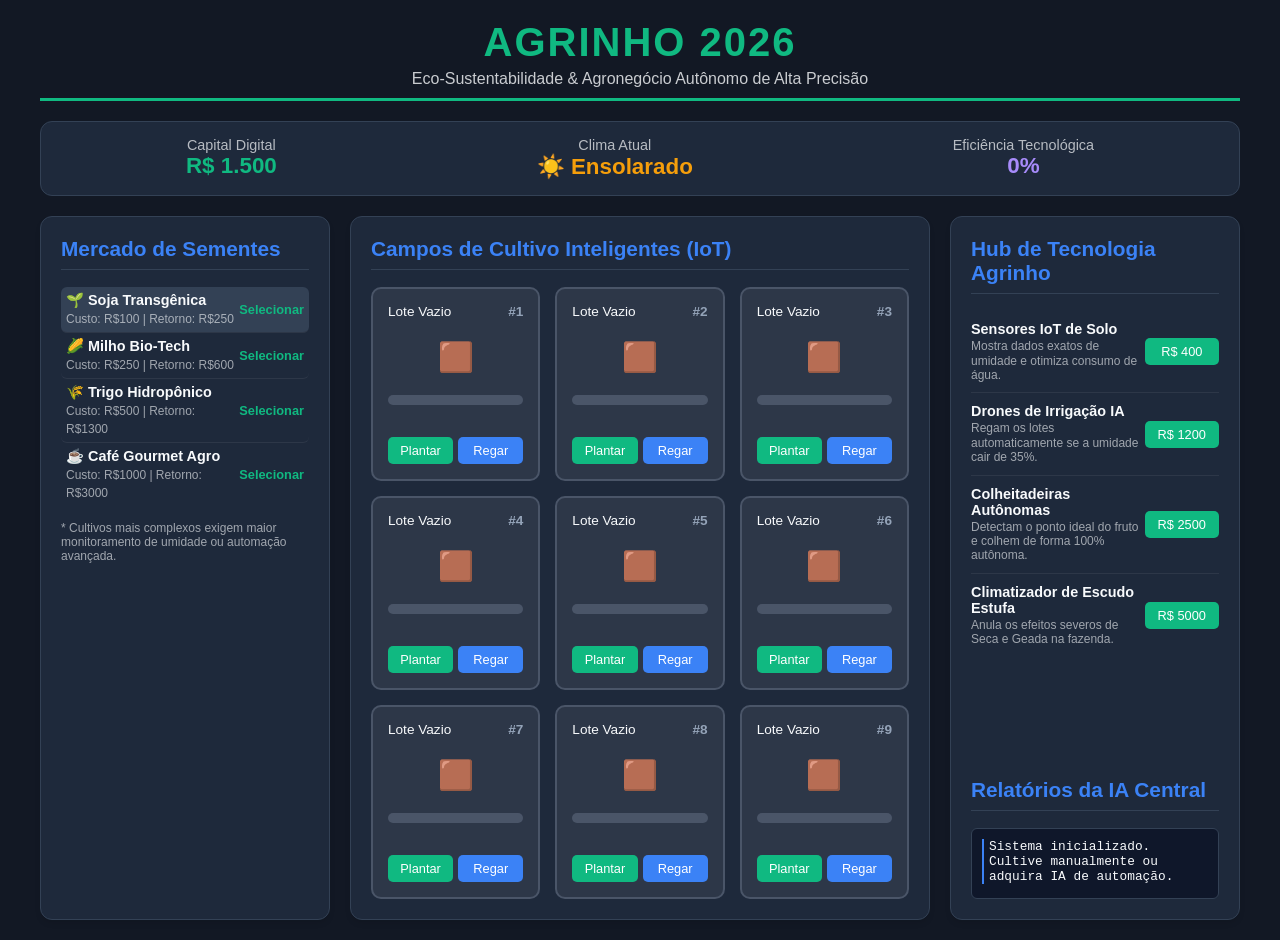
==== index.html @ 1fc574f0 "Add files via upload" ====
<!DOCTYPE html>
<html lang="pt-BR">
<head>
    <meta charset="UTF-8">
    <meta name="viewport" content="width=device-width, initial-scale=1.0">
    <title>Agrinho 2026: Fazenda Autônoma Tech</title>
    <link rel="stylesheet" href="style.css">
</head>
<body>

    <header>
        <h1>Agrinho 2026</h1>
        <p>Eco-Sustentabilidade & Agronegócio Autônomo de Alta Precisão</p>
    </header>

    <div class="status-bar">
        <div class="status-item">
            <span>Capital Digital</span>
            <strong id="money-display">R$ 1.500</strong>
        </div>
        <div class="status-item">
            <span>Clima Atual</span>
            <strong id="weather-display" style="color: #f59e0b;">☀️ Ensolarado</strong>
        </div>
        <div class="status-item">
            <span>Eficiência Tecnológica</span>
            <strong id="tech-display" style="color: #a78bfa;">0%</strong>
        </div>
    </div>

    <div class="game-container">
        
        <div class="panel">
            <h2>Mercado de Sementes</h2>
            <div id="seed-market"></div>
            <p style="font-size:0.75rem; opacity:0.6; margin-top:15px;">* Cultivos mais complexos exigem maior monitoramento de umidade ou automação avançada.</p>
        </div>

        <div class="panel">
            <h2>Campos de Cultivo Inteligentes (IoT)</h2>
            <div class="farm-grid" id="farm-grid"></div>
        </div>

        <div class="panel" style="display: flex; flex-direction: column; justify-content: space-between;">
            <div>
                <h2>Hub de Tecnologia Agrinho</h2>
                <div id="tech-hub"></div>
            </div>
            
            <div style="margin-top: 20px;">
                <h2>Relatórios da IA Central</h2>
                <div id="log-container">
                    <div class="log-entry">Sistema inicializado. Cultive manualmente ou adquira IA de automação.</div>
                </div>
            </div>
        </div>

    </div>

    <script src="script.js"></script>
</body>
</html>
---- style.css ----
:root {
    --bg-color: #121824;
    --panel-bg: #1e293b;
    --text-main: #f8fafc;
    --accent-green: #10b981;
    --accent-blue: #3b82f6;
    --border-color: #334155;
}

body {
    font-family: 'Segoe UI', Tahoma, Geneva, Verdana, sans-serif;
    background-color: var(--bg-color);
    color: var(--text-main);
    margin: 0;
    padding: 20px;
    display: flex;
    flex-direction: column;
    align-items: center;
}

header {
    text-align: center;
    margin-bottom: 20px;
    border-bottom: 3px solid var(--accent-green);
    padding-bottom: 10px;
    width: 100%;
    max-width: 1200px;
}

header h1 {
    margin: 0;
    color: var(--accent-green);
    font-size: 2.5rem;
    text-transform: uppercase;
    letter-spacing: 2px;
}

header p {
    margin: 5px 0 0 0;
    opacity: 0.8;
}

.game-container {
    display: grid;
    grid-template-columns: 1fr 2fr 1fr;
    gap: 20px;
    width: 100%;
    max-width: 1200px;
}

@media (max-width: 900px) {
    .game-container {
        grid-template-columns: 1fr;
    }
}

.panel {
    background-color: var(--panel-bg);
    border: 1px solid var(--border-color);
    border-radius: 12px;
    padding: 20px;
    box-shadow: 0 4px 6px -1px rgba(0, 0, 0, 0.1);
}

.panel h2 {
    margin-top: 0;
    border-bottom: 1px solid var(--border-color);
    padding-bottom: 8px;
    color: var(--accent-blue);
    font-size: 1.3rem;
}

/* Top Status Bar */
.status-bar {
    display: flex;
    justify-content: space-around;
    background-color: var(--panel-bg);
    width: 100%;
    max-width: 1200px;
    padding: 15px;
    border-radius: 12px;
    margin-bottom: 20px;
    box-sizing: border-box;
    border: 1px solid var(--border-color);
}

.status-item {
    text-align: center;
}

.status-item span {
    display: block;
    font-size: 0.9rem;
    opacity: 0.7;
}

.status-item strong {
    font-size: 1.4rem;
    color: var(--accent-green);
}

/* Farm Grid */
.farm-grid {
    display: grid;
    grid-template-columns: repeat(3, 1fr);
    gap: 15px;
    height: fit-content;
}

.plot {
    background-color: #2d3748;
    border: 2px solid #4a5568;
    border-radius: 10px;
    padding: 15px;
    display: flex;
    flex-direction: column;
    justify-content: space-between;
    min-height: 160px;
    position: relative;
    transition: all 0.3s ease;
}

.plot.active {
    border-color: var(--accent-green);
}

.plot-info {
    font-size: 0.85rem;
}

.plot-crop {
    font-size: 1.8rem;
    text-align: center;
    margin: 10px 0;
}

.progress-bar {
    background-color: #4a5568;
    border-radius: 5px;
    overflow: hidden;
    height: 10px;
    margin-bottom: 5px;
}

.progress-fill {
    background-color: var(--accent-green);
    width: 0%;
    height: 100%;
    transition: width 0.1s linear;
}

.water-bar {
    background-color: #4a5568;
    border-radius: 5px;
    overflow: hidden;
    height: 6px;
}

.water-fill {
    background-color: var(--accent-blue);
    width: 100%;
    height: 100%;
}

.plot-actions {
    display: flex;
    gap: 5px;
    margin-top: 10px;
}

.btn {
    background-color: #4a5568;
    color: white;
    border: none;
    padding: 6px 10px;
    border-radius: 5px;
    cursor: pointer;
    font-size: 0.8rem;
    flex: 1;
    transition: background 0.2s;
}

.btn:hover {
    background-color: #718096;
}

.btn-green { background-color: var(--accent-green); }
.btn-green:hover { background-color: #059669; }
.btn-blue { background-color: var(--accent-blue); }
.btn-blue:hover { background-color: #2563eb; }

/* Shop and Tech Lists */
.shop-item, .tech-item {
    display: flex;
    justify-content: space-between;
    align-items: center;
    padding: 10px 0;
    border-bottom: 1px solid #2d3748;
}

.shop-item:last-child, .tech-item:last-child {
    border-bottom: none;
}

.item-details p {
    margin: 0;
    font-size: 0.9rem;
}

.item-details span {
    font-size: 0.75rem;
    opacity: 0.6;
}

/* Logs */
#log-container {
    max-height: 250px;
    overflow-y: auto;
    font-size: 0.8rem;
    font-family: monospace;
    background-color: #0f172a;
    padding: 10px;
    border-radius: 6px;
    border: 1px solid var(--border-color);
}

.log-entry {
    margin-bottom: 4px;
    border-left: 2px solid var(--accent-blue);
    padding-left: 5px;
}

.weather-alert {
    font-weight: bold;
    color: #f59e0b;
}
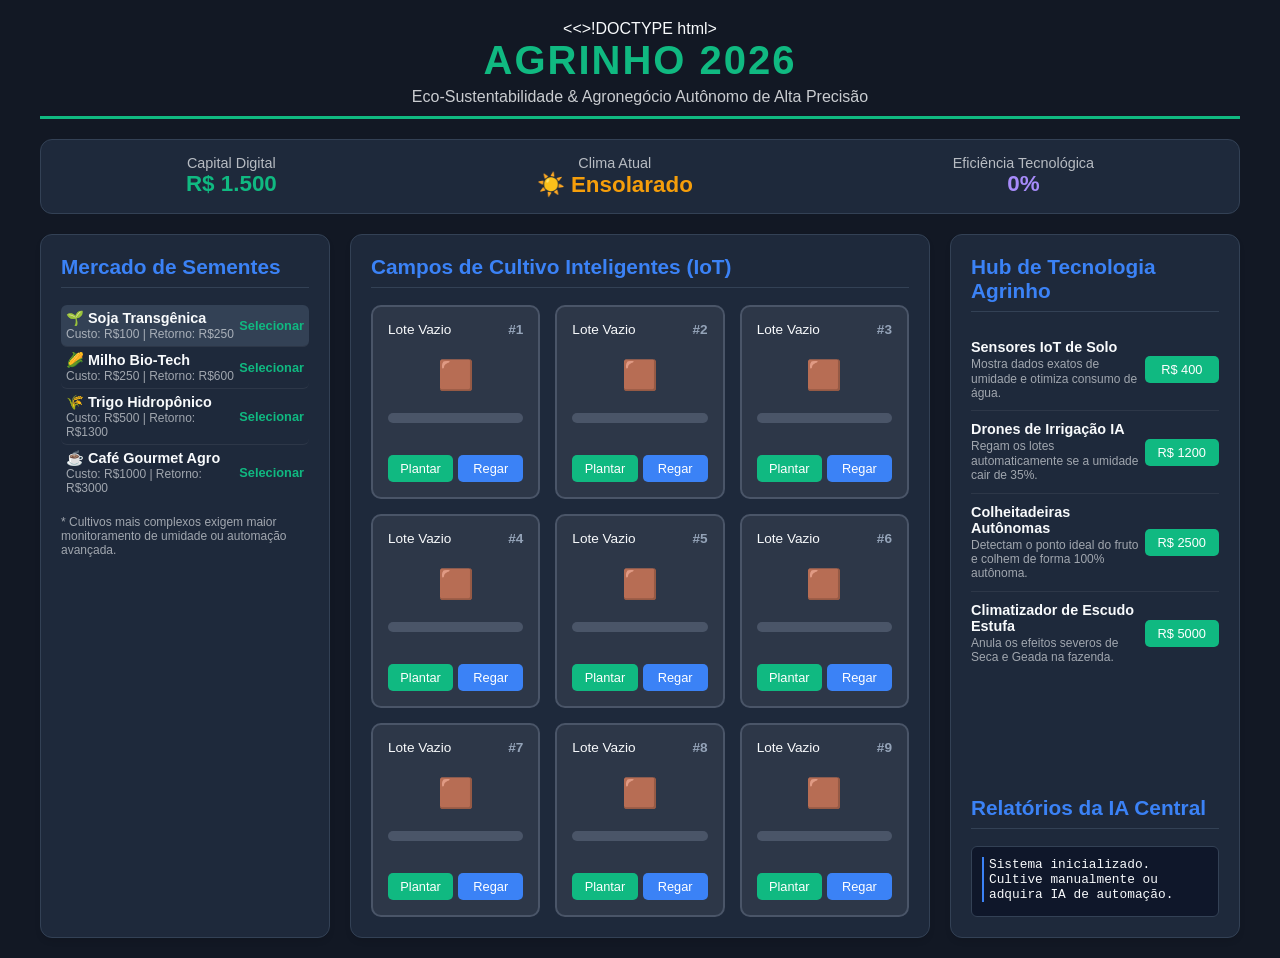
==== commit 990f2396: "criação do arquivo leia" ====
--- a/index.html
+++ b/index.html
@@ -1,4 +1,4 @@
-<!DOCTYPE html>
+<<>!DOCTYPE html>
 <html lang="pt-BR">
 <head>
     <meta charset="UTF-8">
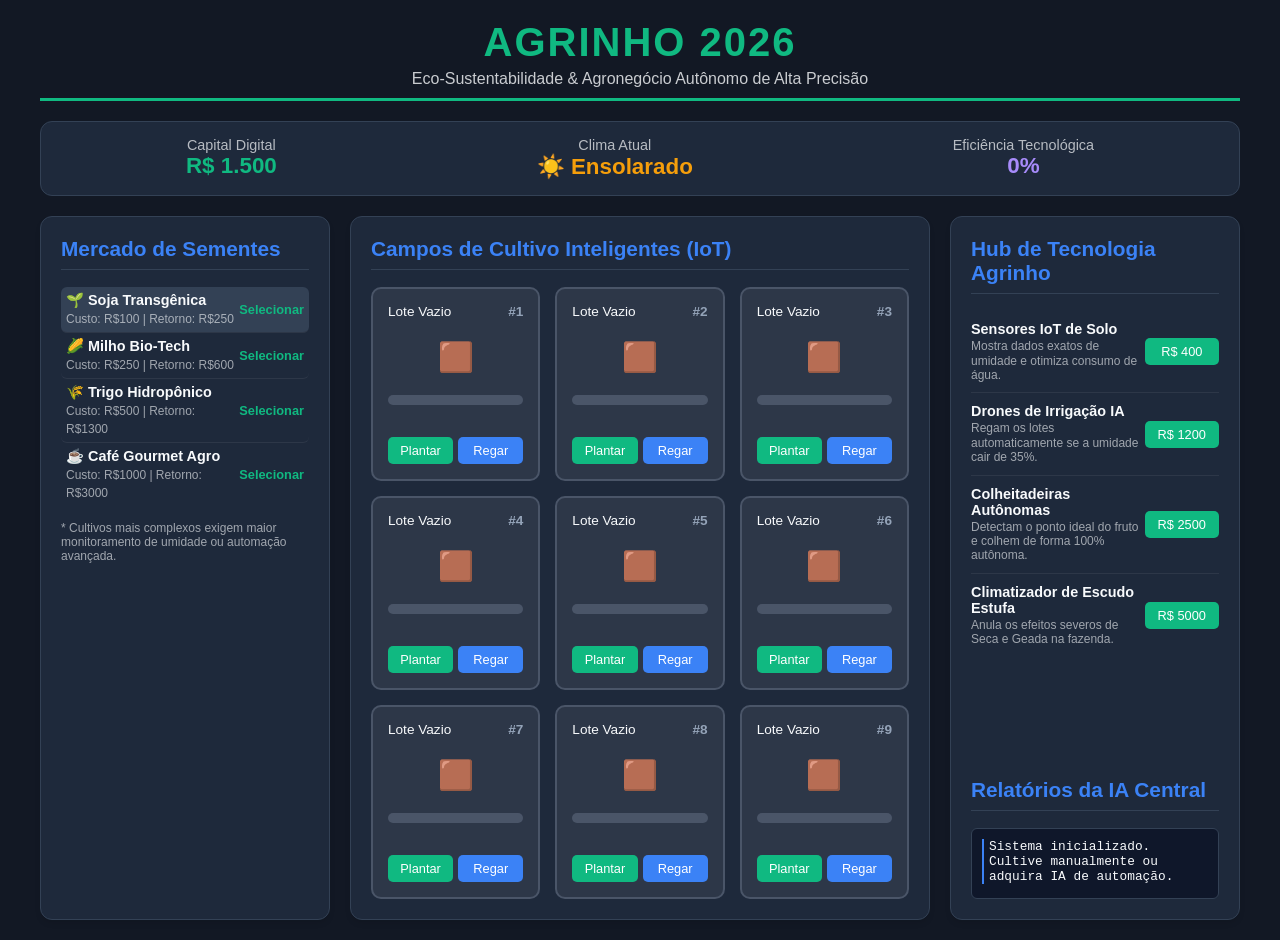
==== commit 1a359626: "atualização de erros" ====
--- a/index.html
+++ b/index.html
@@ -1,4 +1,4 @@
-<<>!DOCTYPE html>
+<!DOCTYPE html>
 <html lang="pt-BR">
 <head>
     <meta charset="UTF-8">
